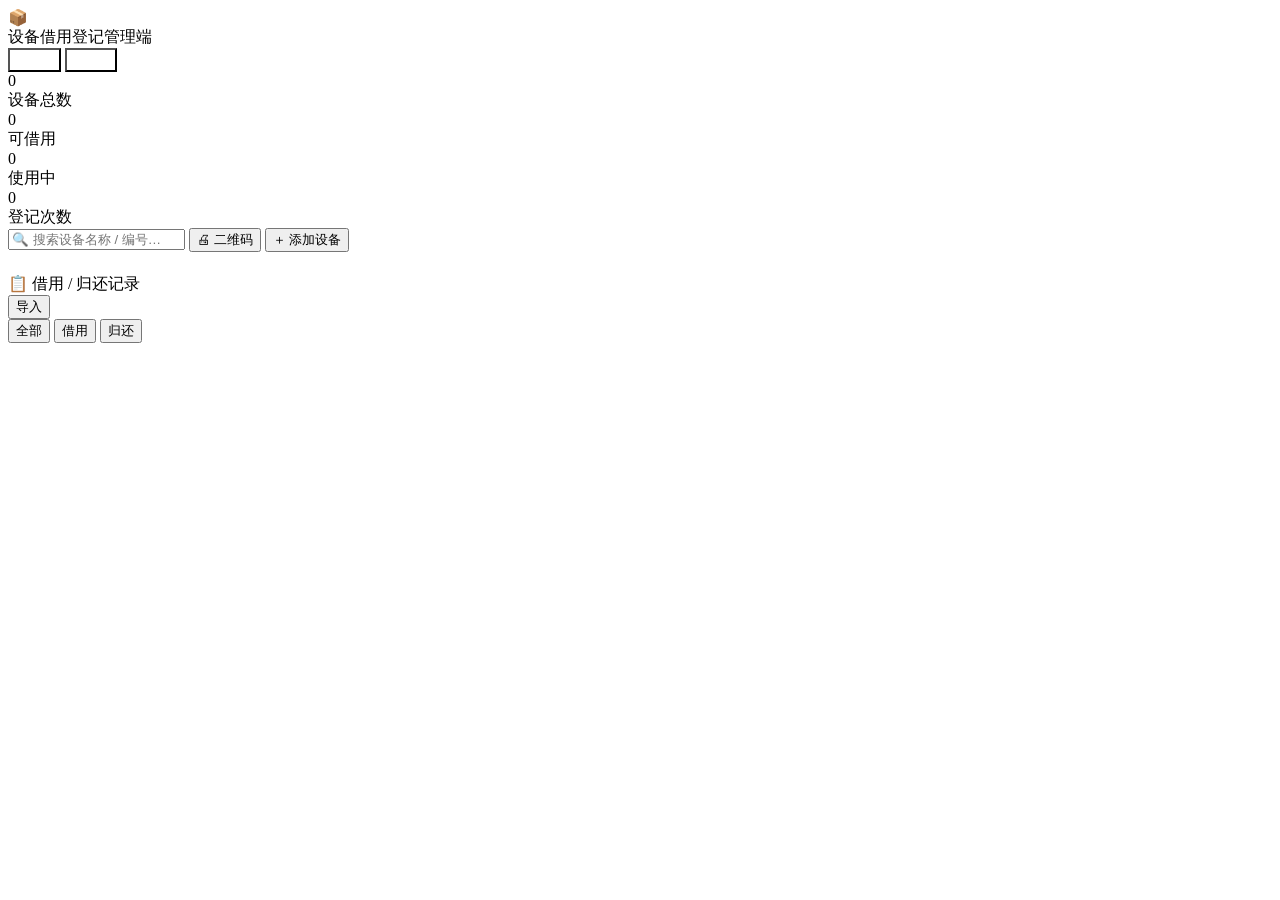
==== index.html @ b1bc5582 "upload index.html" ====
<!DOCTYPE html>
<html lang="zh-CN">
<head>
<meta charset="UTF-8">
<meta name="viewport" content="width=device-width, initial-scale=1.0">
<title>设备借用登记 · 管理端</title>
<link rel="stylesheet" href="css/style.css?v=4">
</head>
<body>

<!-- file:// 协议警告（直接双击打开时显示） -->
<div id="fileWarn" style="display:none;position:fixed;top:0;left:0;right:0;z-index:9999;background:#DC2626;color:#fff;padding:16px 20px;font-size:15px;line-height:1.7;box-shadow:0 4px 12px rgba(0,0,0,.3);">
  <div style="max-width:760px;margin:0 auto;">
    <b style="font-size:17px;">⚠️ 请勿直接双击 index.html 打开！</b><br>
    这样二维码地址无效，手机扫码打不开。<br>
    <b>正确方式</b>：先双击「启动服务器.bat」，然后在浏览器地址栏输入
    <b style="background:rgba(255,255,255,.2);padding:2px 8px;border-radius:4px;font-family:monospace;">http://localhost:8000/</b>
    回车访问。
  </div>
</div>
<script>
if (location.protocol === 'file:') {
  document.getElementById('fileWarn').style.display = 'block';
}
</script>

<header class="app-header">
  <div class="app-header-inner">
    <div class="app-brand"><span class="logo">📦</span>
      <div>设备借用登记<span class="header-sub">管理端</span></div>
    </div>
    <button class="btn" style="background:rgba(255,255,255,.18);color:#fff;" onclick="openCloudModal()">☁ 云端</button>
    <button class="btn" style="background:rgba(255,255,255,.18);color:#fff;" onclick="exportData()">⬇ 导出</button>
  </div>
</header>

<div class="container">

  <div id="modeBanner"></div>

  <div class="stats">
    <div class="stat blue"><div class="num" id="stTotal">0</div><div class="label">设备总数</div></div>
    <div class="stat green"><div class="num" id="stAvail">0</div><div class="label">可借用</div></div>
    <div class="stat orange"><div class="num" id="stBorrowed">0</div><div class="label">使用中</div></div>
    <div class="stat gray"><div class="num" id="stRecords">0</div><div class="label">登记次数</div></div>
  </div>

  <div class="toolbar">
    <input class="input-search" id="searchInput" placeholder="🔍 搜索设备名称 / 编号…" oninput="renderDevices()">
    <button class="btn btn-ghost" onclick="showPrintAll()">🖨 二维码</button>
    <button class="btn btn-primary" onclick="openDeviceModal()">＋ 添加设备</button>
  </div>

  <div id="deviceList" class="device-grid"></div>

  <div class="card" style="margin-top:22px;">
    <div class="card-title">📋 借用 / 归还记录
      <div style="display:flex;gap:8px;">
        <button class="btn btn-sm btn-ghost" onclick="importData()">导入</button>
      </div>
    </div>
    <div class="filter-row" id="recFilterRow">
      <button class="chip active" data-f="all" onclick="setRecFilter('all')">全部</button>
      <button class="chip" data-f="borrow" onclick="setRecFilter('borrow')">借用</button>
      <button class="chip" data-f="return" onclick="setRecFilter('return')">归还</button>
    </div>
    <div id="recordList"></div>
  </div>

</div>

<!-- 弹窗 -->
<div class="modal-mask" id="modalMask">
  <div class="modal" id="modalBox"></div>
</div>

<!-- 打印区域 -->
<div class="print-area" id="printArea"></div>

<script src="js/config.js?v=4"></script>
<script src="js/store.js?v=4"></script>
<script src="js/common.js?v=4"></script>
<script src="js/qrcode.min.js?v=4"></script>
<script src="js/admin.js?v=4"></script>
</body>
</html>
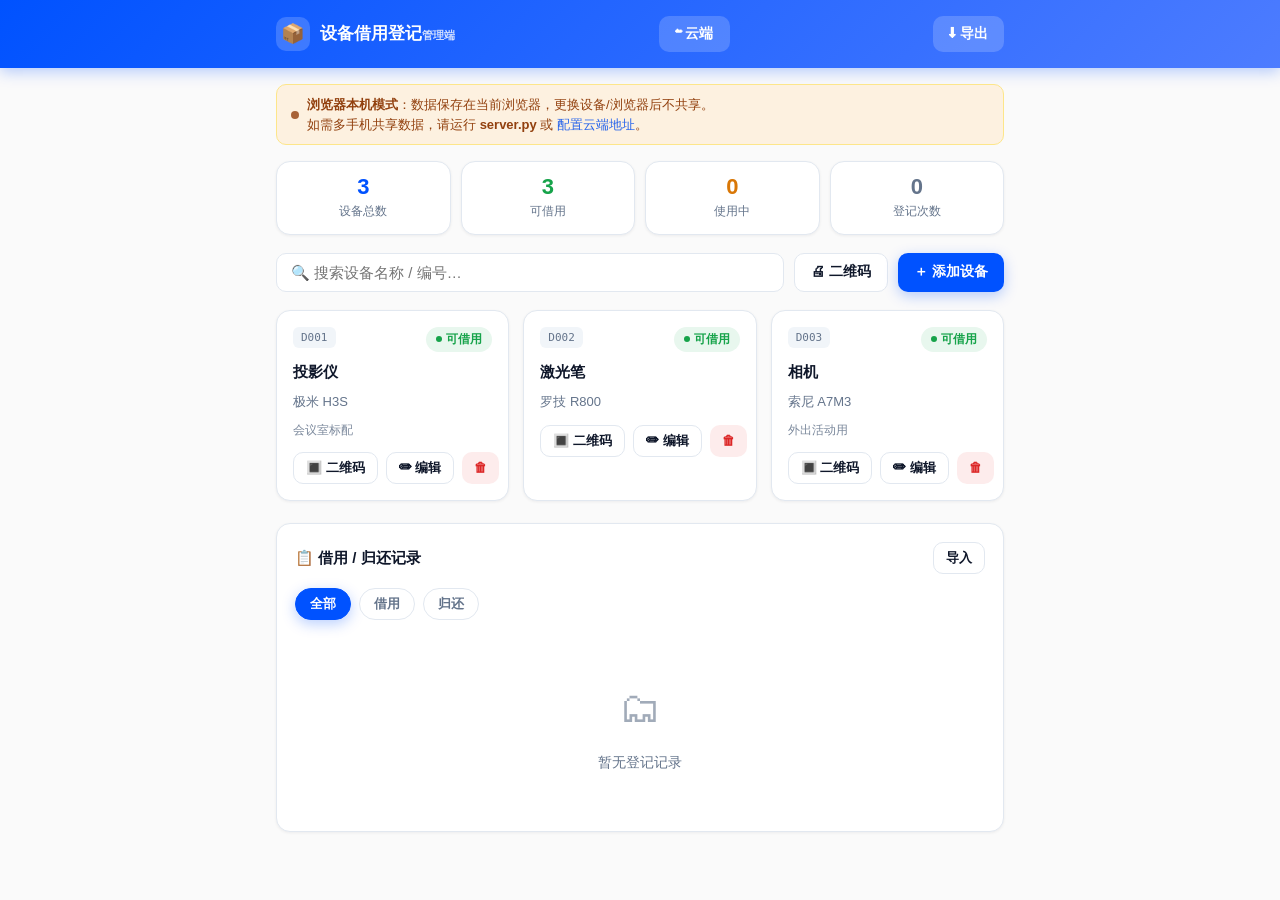
==== commit f052c13c: "upload index.html" ====
--- a/index.html
+++ b/index.html
@@ -4,7 +4,7 @@
 <meta charset="UTF-8">
 <meta name="viewport" content="width=device-width, initial-scale=1.0">
 <title>设备借用登记 · 管理端</title>
-<link rel="stylesheet" href="css/style.css?v=4">
+<link rel="stylesheet" href="css/style.css?v=5">
 </head>
 <body>
 
@@ -77,10 +77,10 @@
 <!-- 打印区域 -->
 <div class="print-area" id="printArea"></div>
 
-<script src="js/config.js?v=4"></script>
-<script src="js/store.js?v=4"></script>
-<script src="js/common.js?v=4"></script>
-<script src="js/qrcode.min.js?v=4"></script>
-<script src="js/admin.js?v=4"></script>
+<script src="js/config.js?v=5"></script>
+<script src="js/store.js?v=5"></script>
+<script src="js/common.js?v=5"></script>
+<script src="js/qrcode.min.js?v=5"></script>
+<script src="js/admin.js?v=5"></script>
 </body>
 </html>
--- a/css/style.css
+++ b/css/style.css
@@ -0,0 +1,361 @@
+/* ===== 全局变量 ===== */
+:root {
+  --bg: #FAFAFA;
+  --fg: #0F172A;
+  --muted: #F1F5F9;
+  --muted-2: #E2E8F0;
+  --muted-fg: #64748B;
+  --accent: #0052FF;
+  --accent-2: #4D7CFF;
+  --accent-soft: #EEF3FF;
+  --on-accent: #FFFFFF;
+  --success: #16A34A;
+  --success-soft: #E8F7EE;
+  --warning: #D97706;
+  --warning-soft: #FDF1E0;
+  --danger: #DC2626;
+  --danger-soft: #FDECEC;
+  --border: #E2E8F0;
+  --card: #FFFFFF;
+  --radius: 14px;
+  --radius-sm: 10px;
+  --shadow-sm: 0 1px 3px rgba(15,23,42,.06);
+  --shadow-md: 0 4px 6px rgba(15,23,42,.07);
+  --shadow-lg: 0 10px 24px rgba(15,23,42,.10);
+  --shadow-accent: 0 4px 14px rgba(0,82,255,.28);
+  --font: -apple-system, BlinkMacSystemFont, "Segoe UI", "PingFang SC", "Hiragino Sans GB", "Microsoft YaHei", sans-serif;
+}
+
+* { margin: 0; padding: 0; box-sizing: border-box; -webkit-tap-highlight-color: transparent; }
+html { height: 100%; }
+body {
+  font-family: var(--font);
+  background: var(--bg);
+  color: var(--fg);
+  font-size: 15px;
+  line-height: 1.6;
+  -webkit-font-smoothing: antialiased;
+  min-height: 100%;
+}
+button { font-family: inherit; cursor: pointer; border: none; background: none; color: inherit; }
+input, select, textarea { font-family: inherit; font-size: 15px; }
+a { color: var(--accent); text-decoration: none; }
+img { max-width: 100%; }
+
+/* ===== 通用容器 ===== */
+.container { max-width: 760px; margin: 0 auto; padding: 16px 16px 48px; }
+.page-title { font-size: 24px; font-weight: 700; letter-spacing: -.01em; margin: 6px 0 2px; }
+.page-sub { color: var(--muted-fg); font-size: 14px; margin-bottom: 20px; }
+
+/* ===== 头部 ===== */
+.app-header {
+  background: linear-gradient(135deg, var(--accent), var(--accent-2));
+  color: #fff;
+  box-shadow: var(--shadow-accent);
+}
+.app-header-inner {
+  max-width: 760px; margin: 0 auto;
+  display: flex; align-items: center; justify-content: space-between;
+  padding: 16px;
+  gap: 12px;
+}
+.app-brand { display: flex; align-items: center; gap: 10px; font-weight: 700; font-size: 17px; }
+.app-brand .logo {
+  width: 34px; height: 34px; border-radius: 10px;
+  background: rgba(255,255,255,.18);
+  display: flex; align-items: center; justify-content: center; font-size: 19px;
+}
+.app-header .header-sub { font-size: 11px; opacity: .8; margin-top: 1px; }
+
+/* ===== 按钮 ===== */
+.btn {
+  display: inline-flex; align-items: center; justify-content: center; gap: 6px;
+  padding: 9px 16px; border-radius: var(--radius-sm);
+  font-size: 14px; font-weight: 600;
+  transition: transform .15s ease, box-shadow .2s ease, background .2s ease;
+  user-select: none; white-space: nowrap;
+}
+.btn:active { transform: scale(.96); }
+.btn-primary { background: var(--accent); color: var(--on-accent); box-shadow: var(--shadow-accent); }
+.btn-primary:hover { background: #1a63ff; box-shadow: 0 6px 18px rgba(0,82,255,.35); }
+.btn-ghost { background: var(--card); color: var(--fg); border: 1px solid var(--border); }
+.btn-ghost:hover { background: var(--muted); }
+.btn-danger { background: var(--danger-soft); color: var(--danger); }
+.btn-block { width: 100%; padding: 13px; font-size: 16px; border-radius: var(--radius); }
+.btn-lg { padding: 13px 20px; font-size: 15px; }
+.btn-sm { padding: 6px 12px; font-size: 13px; }
+.btn[disabled] { opacity: .5; pointer-events: none; }
+
+/* ===== 卡片 ===== */
+.card {
+  background: var(--card);
+  border: 1px solid var(--border);
+  border-radius: var(--radius);
+  box-shadow: var(--shadow-sm);
+  padding: 18px;
+  margin-bottom: 16px;
+}
+.card-title { font-size: 15px; font-weight: 700; margin-bottom: 14px; display: flex; align-items: center; justify-content: space-between; }
+
+/* ===== 统计条 ===== */
+.stats { display: grid; grid-template-columns: repeat(4, 1fr); gap: 10px; margin-bottom: 18px; }
+.stat {
+  background: var(--card); border: 1px solid var(--border); border-radius: var(--radius);
+  padding: 12px 10px; text-align: center; box-shadow: var(--shadow-sm);
+}
+.stat .num { font-size: 22px; font-weight: 800; line-height: 1.2; }
+.stat .label { font-size: 12px; color: var(--muted-fg); margin-top: 2px; }
+.stat.blue .num { color: var(--accent); }
+.stat.green .num { color: var(--success); }
+.stat.orange .num { color: var(--warning); }
+.stat.gray .num { color: var(--muted-fg); }
+
+/* ===== 模式横幅 ===== */
+.mode-banner {
+  display: flex; align-items: center; gap: 8px;
+  background: var(--warning-soft); color: #92400E;
+  border: 1px solid #FDE68A;
+  border-radius: var(--radius-sm);
+  padding: 10px 14px; font-size: 13px; margin-bottom: 16px;
+  line-height: 1.5;
+}
+.mode-banner.server { background: var(--success-soft); color: #166534; border-color: #BBF7D0; }
+.mode-banner .dot { width: 8px; height: 8px; border-radius: 50%; background: currentColor; flex-shrink: 0; opacity: .8; }
+
+/* ===== 表单 ===== */
+.field { margin-bottom: 14px; }
+.field-label { display: block; font-size: 13px; font-weight: 600; color: var(--fg); margin-bottom: 6px; }
+.field-label .req { color: var(--danger); }
+.field-input {
+  width: 100%; padding: 11px 13px;
+  border: 1px solid var(--border); border-radius: var(--radius-sm);
+  background: var(--card); color: var(--fg);
+  outline: none; transition: border .2s, box-shadow .2s;
+}
+.field-input:focus { border-color: var(--accent); box-shadow: 0 0 0 3px rgba(0,82,255,.12); }
+.field-input::placeholder { color: #94A3B8; }
+textarea.field-input { resize: vertical; min-height: 64px; }
+
+/* ===== 设备网格 ===== */
+.device-grid { display: grid; grid-template-columns: repeat(auto-fill, minmax(230px, 1fr)); gap: 14px; }
+.device-card {
+  background: var(--card); border: 1px solid var(--border); border-radius: var(--radius);
+  box-shadow: var(--shadow-sm); padding: 16px;
+  display: flex; flex-direction: column; gap: 8px;
+  transition: box-shadow .2s ease, transform .15s ease;
+  position: relative;
+}
+.device-card:hover { box-shadow: var(--shadow-md); transform: translateY(-2px); }
+.device-head { display: flex; align-items: flex-start; justify-content: space-between; gap: 8px; }
+.device-id {
+  font-family: "SFMono-Regular", Consolas, monospace; font-size: 11px; color: var(--muted-fg);
+  background: var(--muted); border-radius: 6px; padding: 2px 8px;
+}
+.device-name { font-size: 15px; font-weight: 700; word-break: break-all; }
+.device-model { font-size: 13px; color: var(--muted-fg); word-break: break-all; }
+.device-remark { font-size: 12px; color: var(--muted-fg); opacity: .85; }
+.device-borrower {
+  font-size: 12px; color: #166534; background: var(--success-soft);
+  border-radius: 8px; padding: 6px 9px; line-height: 1.5;
+}
+.device-actions { display: flex; gap: 8px; margin-top: 4px; }
+.device-actions .btn { flex: 1; }
+
+/* ===== 状态徽章 ===== */
+.badge {
+  display: inline-flex; align-items: center; gap: 4px;
+  font-size: 12px; font-weight: 700; border-radius: 999px; padding: 3px 10px;
+}
+.badge-available { background: var(--success-soft); color: var(--success); }
+.badge-borrowed { background: var(--warning-soft); color: var(--warning); }
+.badge::before { content: ''; width: 6px; height: 6px; border-radius: 50%; background: currentColor; }
+
+/* ===== 记录列表 ===== */
+.record-list { display: flex; flex-direction: column; }
+.record-item {
+  display: flex; align-items: center; gap: 12px;
+  padding: 12px 4px; border-bottom: 1px solid var(--border);
+}
+.record-item:last-child { border-bottom: none; }
+.record-icon {
+  width: 38px; height: 38px; border-radius: 10px; flex-shrink: 0;
+  display: flex; align-items: center; justify-content: center; font-size: 18px;
+}
+.record-icon.borrow { background: var(--success-soft); }
+.record-icon.return { background: var(--accent-soft); }
+.record-main { flex: 1; min-width: 0; }
+.record-line1 { font-size: 14px; font-weight: 600; }
+.record-line2 { font-size: 12px; color: var(--muted-fg); white-space: nowrap; overflow: hidden; text-overflow: ellipsis; }
+.record-line2 b { color: var(--accent); font-weight: 600; }
+.record-time { font-size: 12px; color: var(--muted-fg); text-align: right; flex-shrink: 0; }
+
+/* ===== 筛选 ===== */
+.filter-row { display: flex; gap: 8px; margin-bottom: 14px; flex-wrap: wrap; }
+.chip {
+  padding: 6px 14px; border-radius: 999px; font-size: 13px; font-weight: 600;
+  border: 1px solid var(--border); background: var(--card); color: var(--muted-fg);
+  transition: all .2s;
+}
+.chip.active { background: var(--accent); color: #fff; border-color: var(--accent); box-shadow: var(--shadow-accent); }
+
+/* ===== 弹窗 ===== */
+.modal-mask {
+  position: fixed; inset: 0; z-index: 1000;
+  background: rgba(15,23,42,.55);
+  display: flex; align-items: center; justify-content: center; padding: 20px;
+  opacity: 0; pointer-events: none; transition: opacity .2s;
+}
+.modal-mask.show { opacity: 1; pointer-events: auto; }
+.modal {
+  background: #fff; border-radius: 18px; width: 100%; max-width: 420px;
+  max-height: 88vh; overflow: auto;
+  box-shadow: var(--shadow-lg);
+  transform: translateY(14px) scale(.97); transition: transform .22s ease;
+}
+.modal-mask.show .modal { transform: none; }
+.modal-head {
+  padding: 16px 18px; border-bottom: 1px solid var(--border);
+  display: flex; align-items: center; justify-content: space-between;
+}
+.modal-title { font-size: 16px; font-weight: 700; }
+.modal-close { font-size: 22px; color: var(--muted-fg); width: 32px; height: 32px; border-radius: 8px; }
+.modal-close:hover { background: var(--muted); }
+.modal-body { padding: 18px; }
+.modal-foot { padding: 0 18px 18px; display: flex; gap: 10px; }
+.modal-foot .btn { flex: 1; }
+
+/* ===== 二维码展示 ===== */
+.qr-box { display: flex; flex-direction: column; align-items: center; gap: 12px; padding: 8px 0; }
+.qr-canvas-box {
+  background: #fff; padding: 14px; border-radius: 14px;
+  border: 1px solid var(--border); box-shadow: var(--shadow-sm);
+}
+.qr-url { font-size: 12px; color: var(--muted-fg); word-break: break-all; text-align: center; max-width: 100%; }
+.qr-actions { display: flex; gap: 10px; width: 100%; }
+.qr-actions .btn { flex: 1; }
+
+/* ===== 扫码页（手机） ===== */
+.mobile-body {
+  background: linear-gradient(180deg, #EFF4FF 0%, var(--bg) 40%);
+  min-height: 100vh;
+}
+.mobile-body::before {
+  content: ''; position: absolute; top: -60px; right: -60px;
+  width: 200px; height: 200px; border-radius: 50%;
+  background: radial-gradient(circle, rgba(0,82,255,.12), transparent 70%);
+  pointer-events: none;
+}
+.mobile-shell { max-width: 460px; margin: 0 auto; padding: 28px 20px 48px; position: relative; }
+.mobile-top { text-align: center; margin-bottom: 26px; }
+.mobile-top .logo-big {
+  width: 60px; height: 60px; border-radius: 18px; margin: 0 auto 12px;
+  background: linear-gradient(135deg, var(--accent), var(--accent-2));
+  display: flex; align-items: center; justify-content: center;
+  font-size: 30px; box-shadow: var(--shadow-accent);
+}
+.mobile-top h2 { font-size: 21px; font-weight: 800; }
+.mobile-top p { font-size: 13px; color: var(--muted-fg); margin-top: 2px; }
+
+.device-hero {
+  background: var(--card); border: 1px solid var(--border);
+  border-radius: var(--radius); box-shadow: var(--shadow-md);
+  padding: 18px; margin-bottom: 16px; text-align: center;
+  position: relative; overflow: hidden;
+}
+.device-hero::after {
+  content: ''; position: absolute; top: 0; left: 0; right: 0; height: 4px;
+  background: linear-gradient(90deg, var(--accent), var(--accent-2));
+}
+.device-hero .dh-name { font-size: 18px; font-weight: 800; margin-top: 6px; }
+.device-hero .dh-id { font-family: Consolas, monospace; font-size: 12px; color: var(--muted-fg); margin-top: 2px; }
+.device-hero .dh-model { font-size: 13px; color: var(--muted-fg); margin-top: 4px; }
+.device-hero .dh-status { margin-top: 12px; display: flex; justify-content: center; }
+
+.borrower-info {
+  background: var(--warning-soft); border: 1px solid #FDE68A; color: #92400E;
+  border-radius: var(--radius-sm); padding: 12px 14px; font-size: 13px; margin-bottom: 16px;
+  line-height: 1.7;
+}
+.borrower-info b { color: #78350F; }
+
+/* 提交页 */
+.form-card { background: var(--card); border: 1px solid var(--border); border-radius: var(--radius); box-shadow: var(--shadow-sm); padding: 20px; }
+.form-tip { font-size: 12px; color: var(--muted-fg); text-align: center; margin-top: 14px; line-height: 1.6; }
+
+.success-block { text-align: center; padding: 20px 0 8px; }
+.success-icon {
+  width: 84px; height: 84px; border-radius: 50%; margin: 0 auto 18px;
+  display: flex; align-items: center; justify-content: center; font-size: 44px;
+}
+.success-icon.ok { background: var(--success-soft); }
+.success-icon.warn { background: var(--danger-soft); }
+.success-block h3 { font-size: 20px; font-weight: 800; margin-bottom: 6px; }
+.success-block p { font-size: 14px; color: var(--muted-fg); }
+.success-block .result-card {
+  background: var(--muted); border-radius: var(--radius-sm);
+  padding: 14px; margin: 16px 0; text-align: left; font-size: 14px; line-height: 1.9;
+}
+.success-block .result-card b { float: right; font-weight: 600; }
+
+/* ===== Toast ===== */
+.toast {
+  position: fixed; left: 50%; bottom: 40px; z-index: 2000;
+  transform: translateX(-50%) translateY(20px);
+  background: var(--fg); color: #fff;
+  padding: 11px 20px; border-radius: 999px; font-size: 14px;
+  box-shadow: var(--shadow-lg); opacity: 0; pointer-events: none;
+  transition: all .3s ease; max-width: 86vw; text-align: center;
+}
+.toast.show { opacity: 1; transform: translateX(-50%) translateY(0); }
+.toast.error { background: var(--danger); }
+.toast.success { background: var(--success); }
+
+/* ===== 工具行 ===== */
+.toolbar { display: flex; gap: 10px; flex-wrap: wrap; margin-bottom: 18px; }
+.toolbar .spacer { flex: 1; }
+.input-search {
+  flex: 1; min-width: 160px; padding: 10px 14px;
+  border: 1px solid var(--border); border-radius: var(--radius-sm);
+  background: var(--card); outline: none;
+}
+.input-search:focus { border-color: var(--accent); box-shadow: 0 0 0 3px rgba(0,82,255,.12); }
+
+/* ===== 空状态 ===== */
+.empty {
+  text-align: center; padding: 40px 16px; color: var(--muted-fg);
+  font-size: 14px;
+}
+.empty .empty-icon { font-size: 42px; display: block; margin-bottom: 10px; opacity: .6; }
+
+/* ===== 分段控件（借用/归还切换）===== */
+.seg { display: flex; background: var(--muted); border-radius: 12px; padding: 4px; margin-bottom: 18px; }
+.seg button { flex: 1; padding: 10px; border-radius: 9px; font-size: 14px; font-weight: 700; color: var(--muted-fg); transition: all .2s; }
+.seg button.active { background: var(--card); color: var(--fg); box-shadow: var(--shadow-sm); }
+
+/* ===== 表单校验错误 ===== */
+.field-input.invalid { border-color: var(--danger); box-shadow: 0 0 0 3px rgba(220,38,38,.12); }
+
+/* ===== 打印二维码标签 ===== */
+.print-area { display: none; }
+@media print {
+  body * { visibility: hidden; }
+  .print-area, .print-area * { visibility: visible; }
+  .print-area {
+    display: flex; flex-wrap: wrap; gap: 12px;
+    position: absolute; left: 0; top: 0; padding: 16px;
+  }
+  .print-label {
+    border: 1px dashed #999; border-radius: 8px; padding: 10px;
+    text-align: center; width: 220px; page-break-inside: avoid;
+  }
+  .print-label .pl-name { font-size: 14px; font-weight: 700; margin-top: 4px; }
+  .print-label .pl-id { font-size: 11px; color: #555; }
+}
+
+/* ===== 响应式 ===== */
+@media (max-width: 520px) {
+  .stats { grid-template-columns: repeat(2, 1fr); }
+  .container { padding: 12px 14px 40px; }
+  .toolbar { gap: 8px; }
+  .btn-lg { padding: 12px 14px; }
+}
